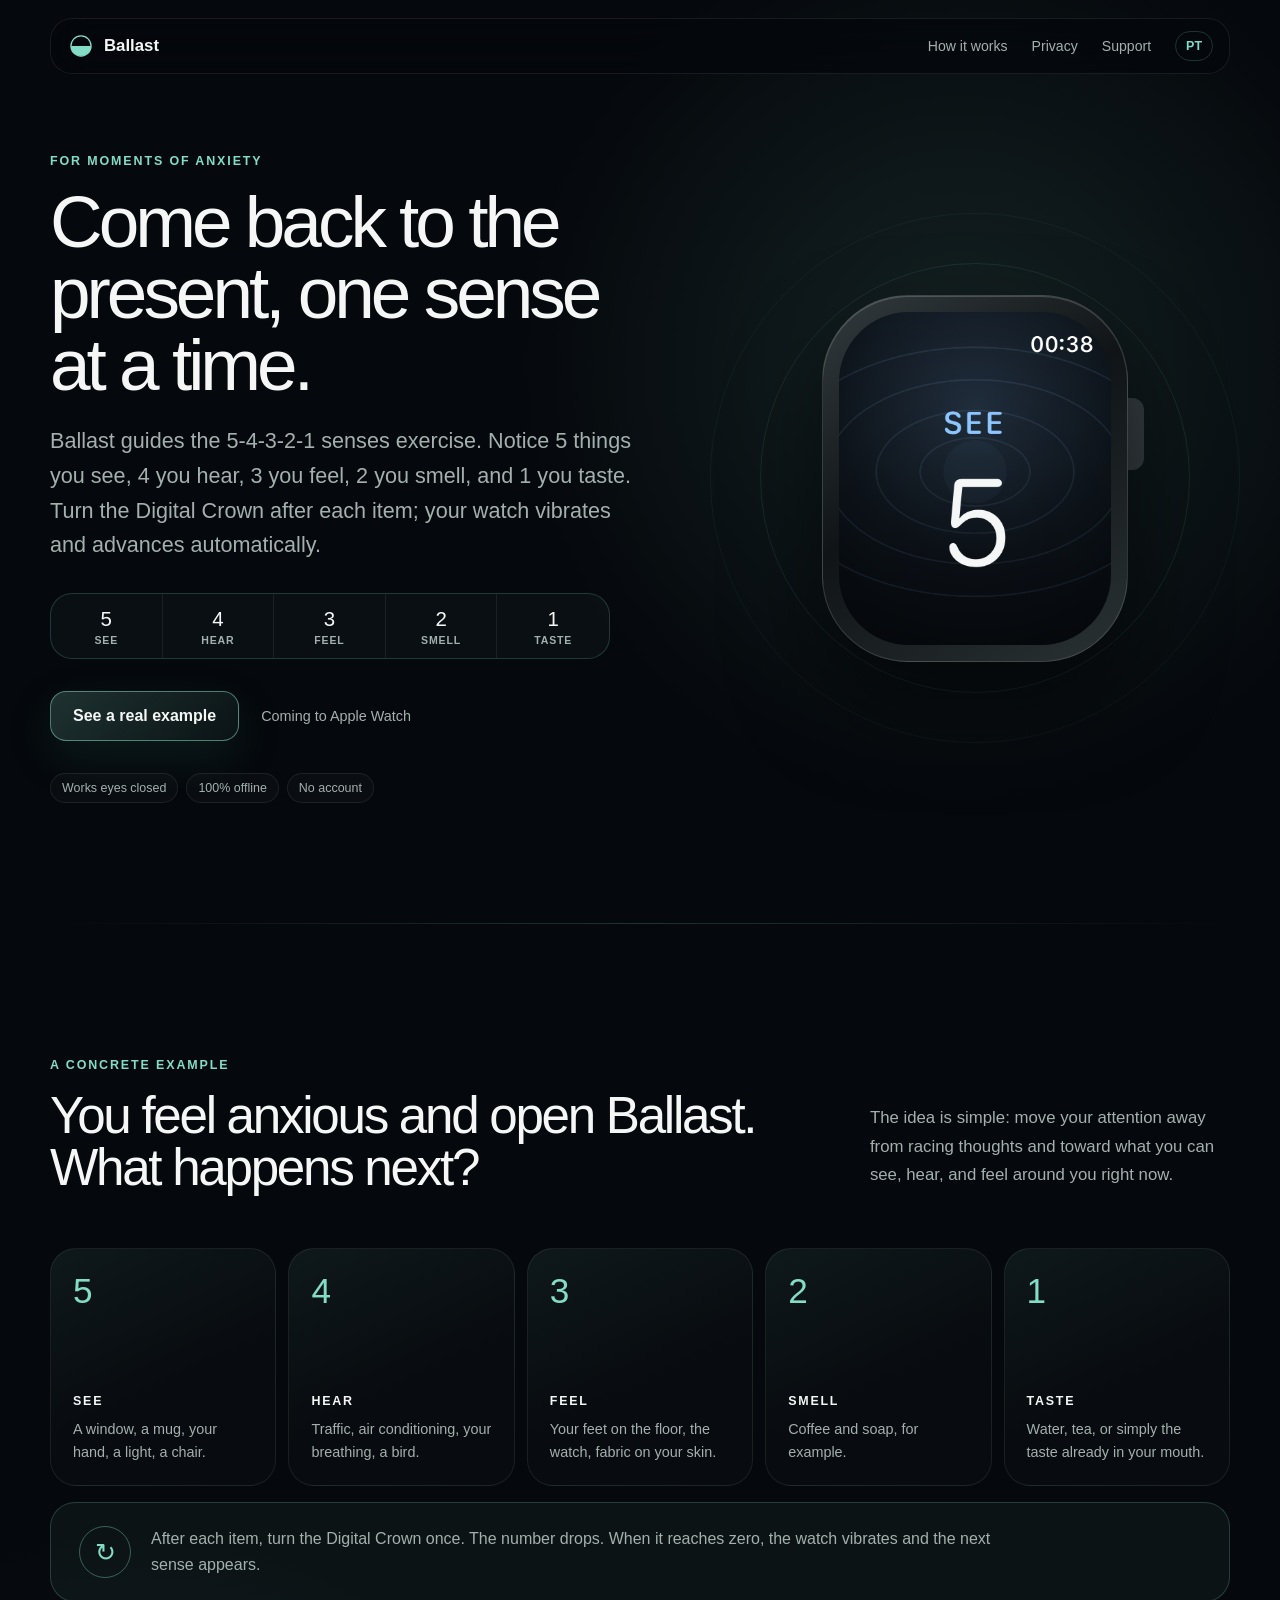
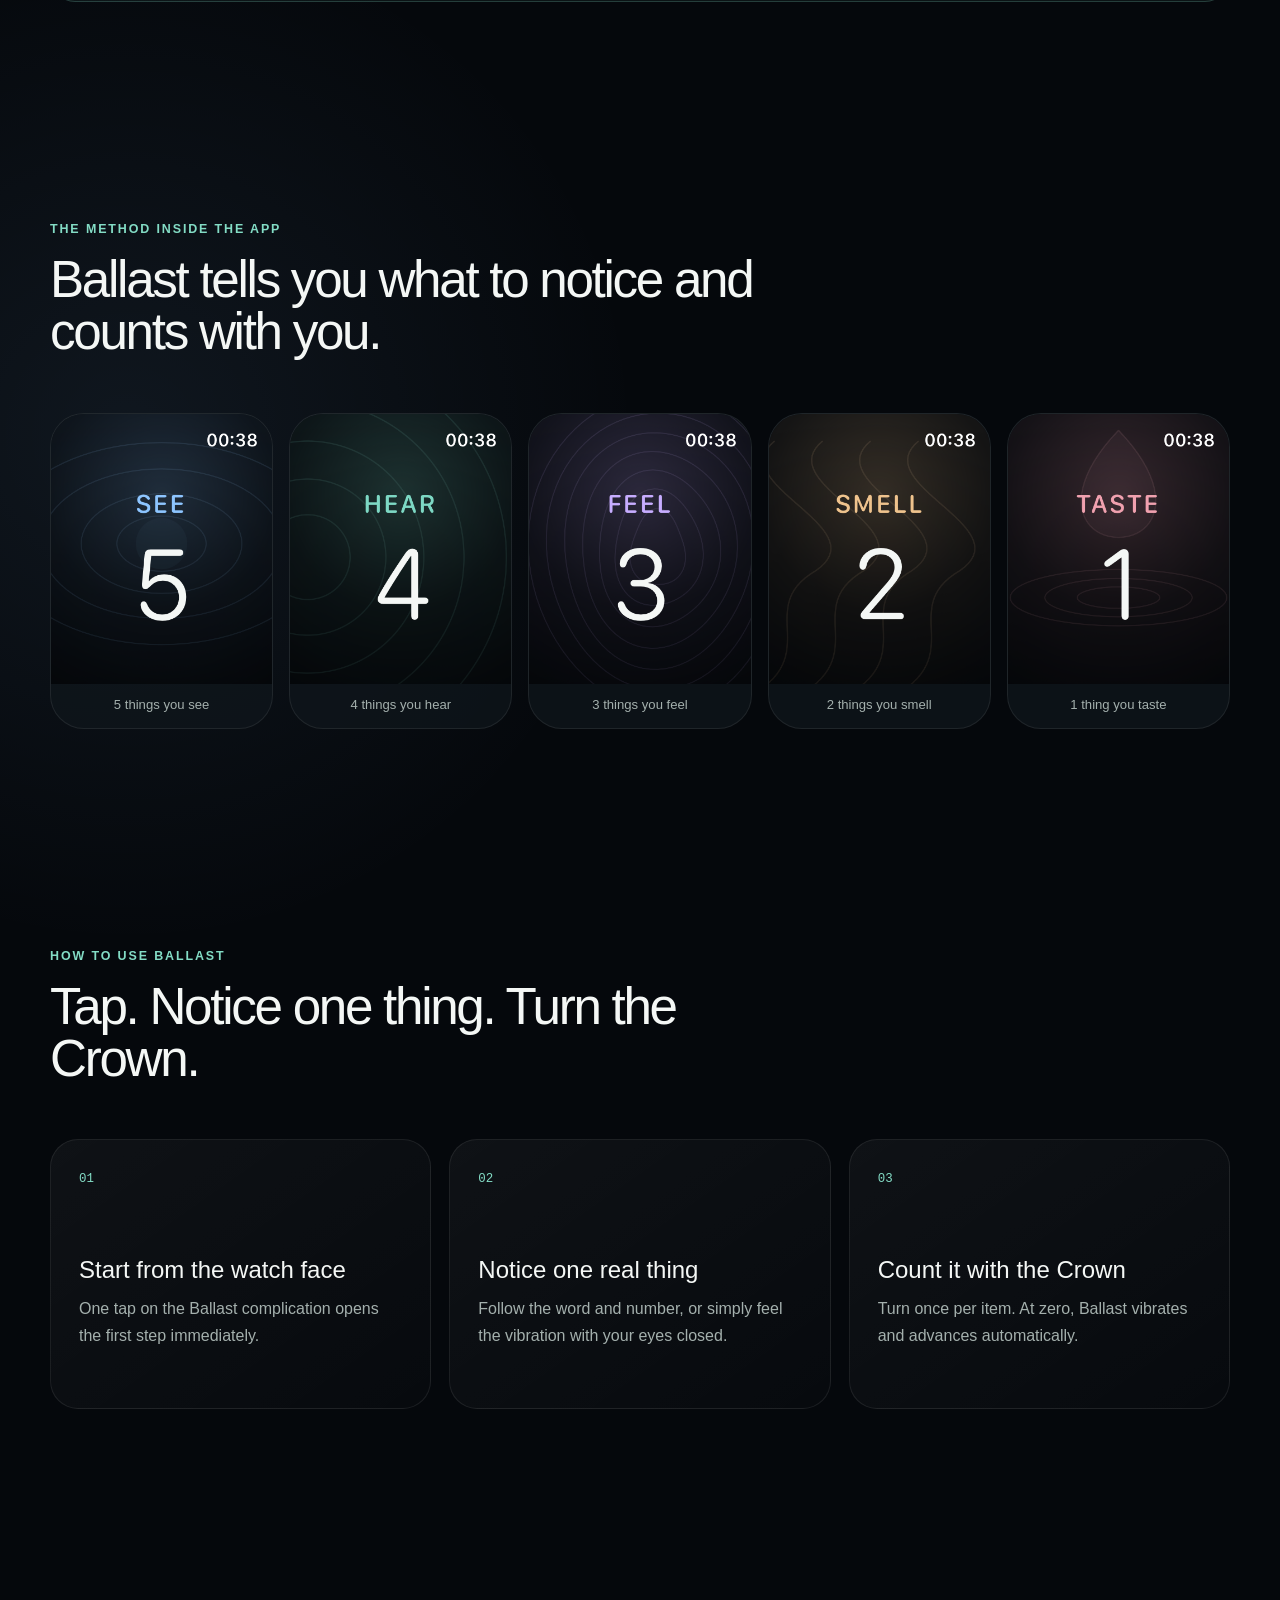
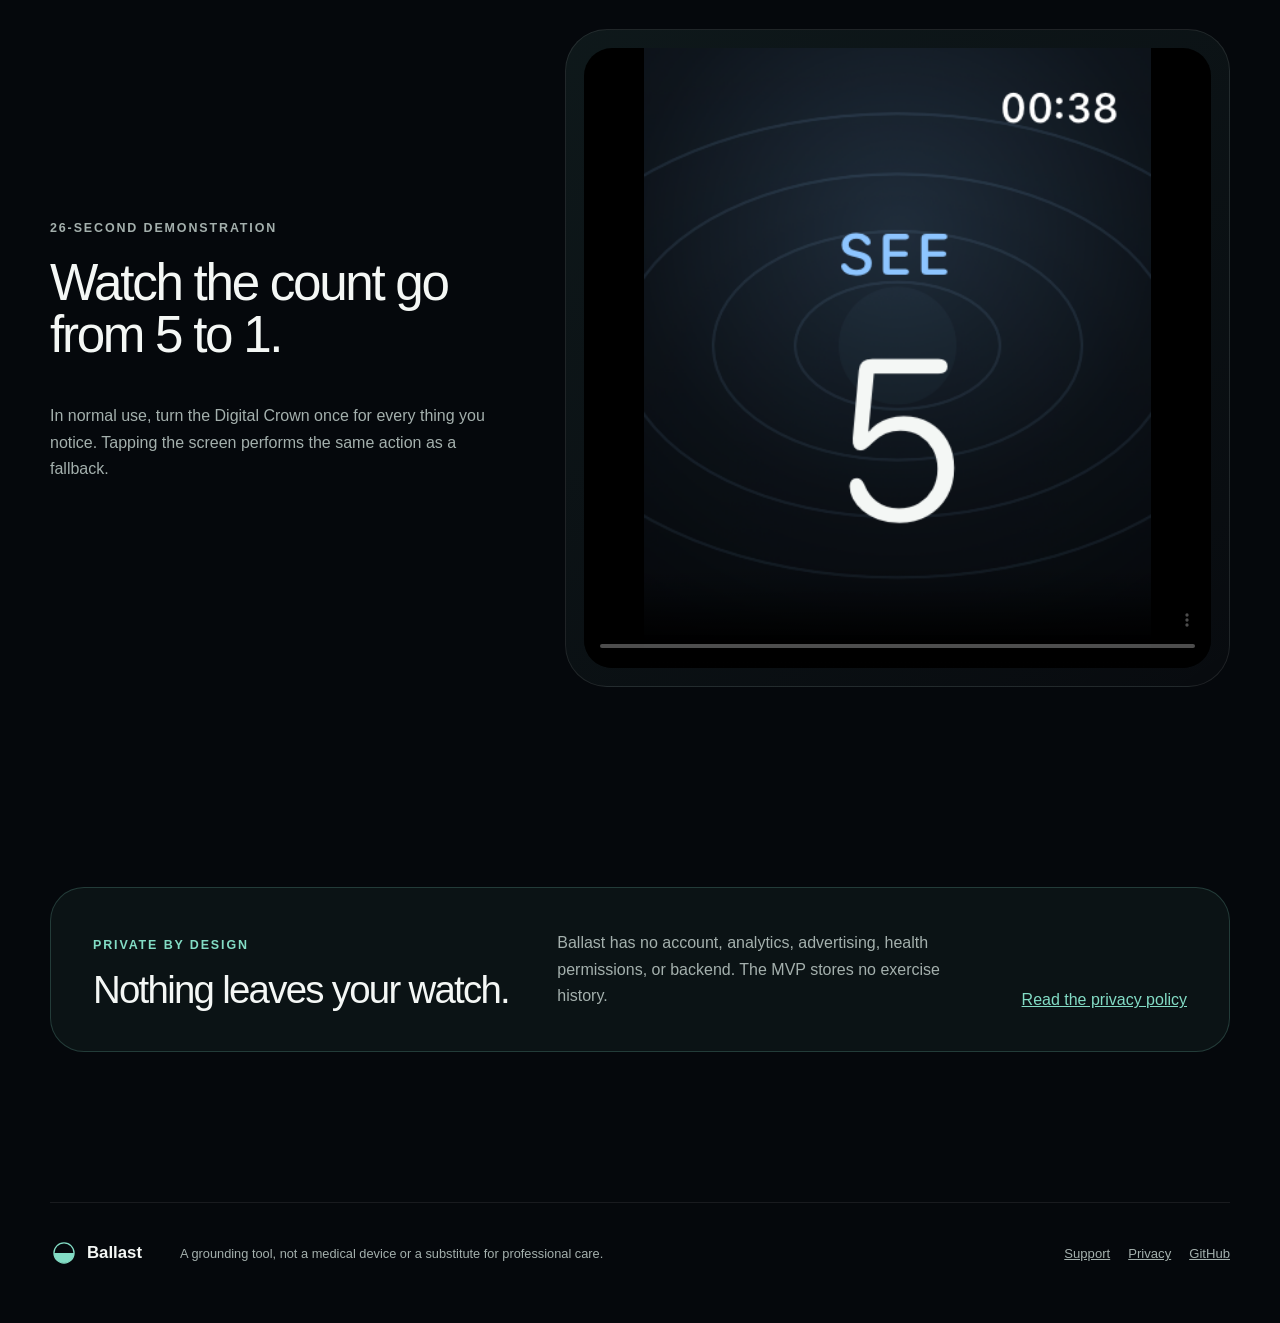
==== docs/index.html @ 01d23932 "Build Ballast watchOS MVP" ====
<!doctype html>
<html lang="en">
<head>
  <meta charset="utf-8">
  <meta name="viewport" content="width=device-width, initial-scale=1">
  <meta name="theme-color" content="#05080c">
  <meta name="description" content="Ballast is a private, haptic-first grounding exercise for Apple Watch.">
  <title>Ballast — Grounding on your wrist</title>
  <link rel="stylesheet" href="styles.css">
</head>
<body>
  <header class="site-header">
    <a class="brand" href="#top" aria-label="Ballast home">
      <svg class="brand-mark" viewBox="0 0 64 64" aria-hidden="true">
        <circle cx="32" cy="32" r="23" fill="none" stroke="currentColor" stroke-width="3"/>
        <path d="M9 32h46A23 23 0 0 1 9 32Z" fill="currentColor"/>
      </svg>
      <span>Ballast</span>
    </a>
    <nav aria-label="Main navigation">
      <a href="#how" data-en="How it works" data-pt="Como funciona">How it works</a>
      <a href="privacy/" data-en="Privacy" data-pt="Privacidade">Privacy</a>
      <a href="support/" data-en="Support" data-pt="Suporte">Support</a>
      <button class="language-button" type="button" aria-label="Mudar idioma" data-language-toggle>PT</button>
    </nav>
  </header>

  <main id="top">
    <section class="hero section-shell">
      <div class="hero-copy">
        <p class="eyebrow" data-en="For moments of anxiety" data-pt="Para quando a ansiedade apertar">For moments of anxiety</p>
        <h1 data-en="Come back to the present, one sense at a time." data-pt="Seu Apple Watch ajuda você a voltar ao presente.">Come back to the present, one sense at a time.</h1>
        <p class="hero-description" data-en="Ballast guides the 5-4-3-2-1 senses exercise. Notice 5 things you see, 4 you hear, 3 you feel, 2 you smell, and 1 you taste. Turn the Digital Crown after each item; your watch vibrates and advances automatically." data-pt="Ballast guia a técnica dos 5 sentidos 5-4-3-2-1: perceba 5 coisas que vê, 4 que ouve, 3 que sente, 2 cheiros e 1 sabor. A cada item, gire a Coroa. O relógio vibra e avança sozinho.">Ballast guides the 5-4-3-2-1 senses exercise. Notice 5 things you see, 4 you hear, 3 you feel, 2 you smell, and 1 you taste. Turn the Digital Crown after each item; your watch vibrates and advances automatically.</p>
        <div class="method-line" aria-label="5-4-3-2-1 sequence">
          <span><strong>5</strong><small data-en="see" data-pt="veja">see</small></span>
          <span><strong>4</strong><small data-en="hear" data-pt="ouça">hear</small></span>
          <span><strong>3</strong><small data-en="feel" data-pt="sinta">feel</small></span>
          <span><strong>2</strong><small data-en="smell" data-pt="cheire">smell</small></span>
          <span><strong>1</strong><small data-en="taste" data-pt="saboreie">taste</small></span>
        </div>
        <div class="hero-actions">
          <a class="primary-action" href="#example" data-en="See a real example" data-pt="Veja um exemplo real">See a real example</a>
          <span class="availability" data-en="Coming to Apple Watch" data-pt="Em breve no Apple Watch">Coming to Apple Watch</span>
        </div>
        <ul class="feature-pills" aria-label="Product highlights">
          <li data-en="Works eyes closed" data-pt="Funciona de olhos fechados">Works eyes closed</li>
          <li data-en="100% offline" data-pt="100% offline">100% offline</li>
          <li data-en="No account" data-pt="Sem conta">No account</li>
        </ul>
      </div>

      <div class="watch-stage" aria-label="Ballast running on Apple Watch">
        <div class="ambient-orbit orbit-one"></div>
        <div class="ambient-orbit orbit-two"></div>
        <div class="watch-case">
          <div class="watch-crown"></div>
          <img src="assets/screenshots/en-US/02-see.png" data-en-src="assets/screenshots/en-US/02-see.png" data-pt-src="assets/screenshots/pt-BR/02-see.png" alt="Ballast showing the first grounding step on Apple Watch">
        </div>
      </div>
    </section>

    <section class="example-section section-shell" id="example" aria-labelledby="example-title">
      <div class="example-intro">
        <p class="eyebrow" data-en="A concrete example" data-pt="Um exemplo concreto">A concrete example</p>
        <h2 id="example-title" data-en="You feel anxious and open Ballast. What happens next?" data-pt="A ansiedade apertou. Você abre o Ballast. E agora?">You feel anxious and open Ballast. What happens next?</h2>
        <p class="grounding-definition" data-en="The idea is simple: move your attention away from racing thoughts and toward what you can see, hear, and feel around you right now." data-pt="A ideia é simples: tirar o foco dos pensamentos acelerados e prestar atenção no que você vê, ouve e sente ao seu redor, agora.">The idea is simple: move your attention away from racing thoughts and toward what you can see, hear, and feel around you right now.</p>
      </div>

      <ol class="example-flow">
        <li>
          <span class="example-count">5</span>
          <div><strong data-en="SEE" data-pt="VEJA">SEE</strong><p data-en="A window, a mug, your hand, a light, a chair." data-pt="Uma janela, uma caneca, sua mão, uma luz, uma cadeira.">A window, a mug, your hand, a light, a chair.</p></div>
        </li>
        <li>
          <span class="example-count">4</span>
          <div><strong data-en="HEAR" data-pt="OUÇA">HEAR</strong><p data-en="Traffic, air conditioning, your breathing, a bird." data-pt="O trânsito, o ar-condicionado, sua respiração, um pássaro.">Traffic, air conditioning, your breathing, a bird.</p></div>
        </li>
        <li>
          <span class="example-count">3</span>
          <div><strong data-en="FEEL" data-pt="SINTA">FEEL</strong><p data-en="Your feet on the floor, the watch, fabric on your skin." data-pt="Seus pés no chão, o relógio no pulso, o tecido na pele.">Your feet on the floor, the watch, fabric on your skin.</p></div>
        </li>
        <li>
          <span class="example-count">2</span>
          <div><strong data-en="SMELL" data-pt="CHEIRE">SMELL</strong><p data-en="Coffee and soap, for example." data-pt="Café e sabonete, por exemplo.">Coffee and soap, for example.</p></div>
        </li>
        <li>
          <span class="example-count">1</span>
          <div><strong data-en="TASTE" data-pt="SABOREIE">TASTE</strong><p data-en="Water, tea, or simply the taste already in your mouth." data-pt="Água, chá ou simplesmente o sabor que já está na sua boca.">Water, tea, or simply the taste already in your mouth.</p></div>
        </li>
      </ol>

      <div class="crown-explanation">
        <div class="crown-icon" aria-hidden="true">↻</div>
        <p data-en="After each item, turn the Digital Crown once. The number drops. When it reaches zero, the watch vibrates and the next sense appears." data-pt="Depois de cada item, gire a Coroa Digital uma vez. O número diminui. Ao chegar a zero, o relógio vibra e o próximo sentido aparece.">After each item, turn the Digital Crown once. The number drops. When it reaches zero, the watch vibrates and the next sense appears.</p>
      </div>
    </section>

    <section class="sensory-section section-shell" aria-labelledby="senses-title">
      <div class="section-heading">
        <p class="eyebrow" data-en="The method inside the app" data-pt="O método dentro do app">The method inside the app</p>
        <h2 id="senses-title" data-en="Ballast tells you what to notice and counts with you." data-pt="Ballast diz o que perceber e faz a contagem com você.">Ballast tells you what to notice and counts with you.</h2>
      </div>
      <div class="sensory-strip">
        <figure><img src="assets/screenshots/en-US/02-see.png" data-en-src="assets/screenshots/en-US/02-see.png" data-pt-src="assets/screenshots/pt-BR/02-see.png" alt="First grounding step"><figcaption data-en="5 things you see" data-pt="5 coisas que você vê">5 things you see</figcaption></figure>
        <figure><img src="assets/screenshots/en-US/03-hear.png" data-en-src="assets/screenshots/en-US/03-hear.png" data-pt-src="assets/screenshots/pt-BR/03-hear.png" alt="Second grounding step"><figcaption data-en="4 things you hear" data-pt="4 coisas que você ouve">4 things you hear</figcaption></figure>
        <figure><img src="assets/screenshots/en-US/04-feel.png" data-en-src="assets/screenshots/en-US/04-feel.png" data-pt-src="assets/screenshots/pt-BR/04-feel.png" alt="Third grounding step"><figcaption data-en="3 things you feel" data-pt="3 coisas que você sente">3 things you feel</figcaption></figure>
        <figure><img src="assets/screenshots/en-US/05-smell.png" data-en-src="assets/screenshots/en-US/05-smell.png" data-pt-src="assets/screenshots/pt-BR/05-smell.png" alt="Fourth grounding step"><figcaption data-en="2 things you smell" data-pt="2 coisas que você cheira">2 things you smell</figcaption></figure>
        <figure><img src="assets/screenshots/en-US/06-taste.png" data-en-src="assets/screenshots/en-US/06-taste.png" data-pt-src="assets/screenshots/pt-BR/06-taste.png" alt="Fifth grounding step"><figcaption data-en="1 thing you taste" data-pt="1 coisa que você saboreia">1 thing you taste</figcaption></figure>
      </div>
    </section>

    <section class="how-section section-shell" id="how" aria-labelledby="how-title">
      <div class="section-heading">
        <p class="eyebrow" data-en="How to use Ballast" data-pt="Como usar o Ballast">How to use Ballast</p>
        <h2 id="how-title" data-en="Tap. Notice one thing. Turn the Crown." data-pt="Toque. Perceba uma coisa. Gire a Coroa.">Tap. Notice one thing. Turn the Crown.</h2>
      </div>
      <div class="steps-grid">
        <article>
          <span class="step-number">01</span>
          <h3 data-en="Start from the watch face" data-pt="Comece pelo mostrador">Start from the watch face</h3>
          <p data-en="One tap on the Ballast complication opens the first step immediately." data-pt="Um toque no ícone do Ballast no mostrador abre a primeira etapa imediatamente.">One tap on the Ballast complication opens the first step immediately.</p>
        </article>
        <article>
          <span class="step-number">02</span>
          <h3 data-en="Notice one real thing" data-pt="Perceba uma coisa real">Notice one real thing</h3>
          <p data-en="Follow the word and number, or simply feel the vibration with your eyes closed." data-pt="Siga a palavra e o número ou apenas sinta a vibração, mesmo de olhos fechados.">Follow the word and number, or simply feel the vibration with your eyes closed.</p>
        </article>
        <article>
          <span class="step-number">03</span>
          <h3 data-en="Count it with the Crown" data-pt="Conte com a Coroa">Count it with the Crown</h3>
          <p data-en="Turn once per item. At zero, Ballast vibrates and advances automatically." data-pt="Gire uma vez por item. Ao zerar, Ballast vibra e avança automaticamente.">Turn once per item. At zero, Ballast vibrates and advances automatically.</p>
        </article>
      </div>
    </section>

    <section class="demo-section section-shell" id="demo" aria-labelledby="demo-title">
      <div class="demo-copy">
        <p class="eyebrow" data-en="26-second demonstration" data-pt="Demonstração de 26 segundos">26-second demonstration</p>
        <h2 id="demo-title" data-en="Watch the count go from 5 to 1." data-pt="Veja a contagem ir de 5 até 1.">Watch the count go from 5 to 1.</h2>
        <p data-en="In normal use, turn the Digital Crown once for every thing you notice. Tapping the screen performs the same action as a fallback." data-pt="No uso normal, gire a Coroa Digital uma vez para cada coisa percebida. Tocar na tela faz a mesma coisa como alternativa.">In normal use, turn the Digital Crown once for every thing you notice. Tapping the screen performs the same action as a fallback.</p>
      </div>
      <div class="video-shell">
        <video controls muted playsinline preload="metadata" poster="assets/screenshots/en-US/02-see.png" data-en-poster="assets/screenshots/en-US/02-see.png" data-pt-poster="assets/screenshots/pt-BR/02-see.png">
          <source src="assets/ballast-demo.mp4" type="video/mp4">
          <span data-en="Your browser does not support embedded video." data-pt="Seu navegador não suporta vídeo incorporado.">Your browser does not support embedded video.</span>
        </video>
      </div>
    </section>

    <section class="privacy-callout section-shell">
      <div>
        <p class="eyebrow" data-en="Private by design" data-pt="Privado por princípio">Private by design</p>
        <h2 data-en="Nothing leaves your watch." data-pt="Nada sai do seu relógio.">Nothing leaves your watch.</h2>
      </div>
      <p data-en="Ballast has no account, analytics, advertising, health permissions, or backend. The MVP stores no exercise history." data-pt="Ballast não tem conta, analytics, anúncios, permissões de saúde ou backend. O MVP não armazena histórico de exercícios.">Ballast has no account, analytics, advertising, health permissions, or backend. The MVP stores no exercise history.</p>
      <a href="privacy/" data-en="Read the privacy policy" data-pt="Leia a política de privacidade">Read the privacy policy</a>
    </section>
  </main>

  <footer class="site-footer section-shell">
    <div class="brand footer-brand">
      <svg class="brand-mark" viewBox="0 0 64 64" aria-hidden="true">
        <circle cx="32" cy="32" r="23" fill="none" stroke="currentColor" stroke-width="3"/>
        <path d="M9 32h46A23 23 0 0 1 9 32Z" fill="currentColor"/>
      </svg>
      <span>Ballast</span>
    </div>
    <p data-en="A grounding tool, not a medical device or a substitute for professional care." data-pt="Uma ferramenta para ajudar você a voltar ao presente. Não substitui cuidado profissional.">A grounding tool, not a medical device or a substitute for professional care.</p>
    <div class="footer-links">
      <a href="support/" data-en="Support" data-pt="Suporte">Support</a>
      <a href="privacy/" data-en="Privacy" data-pt="Privacidade">Privacy</a>
      <a href="https://github.com/addodelgrossi/ballast">GitHub</a>
    </div>
  </footer>

  <script src="site.js?v=2"></script>
</body>
</html>
---- docs/styles.css ----
:root {
  color-scheme: dark;
  --background: #05080c;
  --surface: rgba(16, 23, 29, 0.72);
  --surface-strong: #10171d;
  --text: #f4f7f5;
  --muted: #a4b0ad;
  --accent: #83dcc5;
  --line: rgba(131, 220, 197, 0.2);
  --max-width: 1180px;
}

* { box-sizing: border-box; }

html { scroll-behavior: smooth; }

body {
  margin: 0;
  color: var(--text);
  background:
    radial-gradient(circle at 75% 8%, rgba(131, 220, 197, 0.12), transparent 28rem),
    radial-gradient(circle at 10% 45%, rgba(141, 197, 255, 0.08), transparent 32rem),
    var(--background);
  font-family: -apple-system, BlinkMacSystemFont, "SF Pro Display", "Segoe UI", sans-serif;
  -webkit-font-smoothing: antialiased;
}

a { color: inherit; }

img { display: block; max-width: 100%; }

.section-shell {
  width: min(calc(100% - 40px), var(--max-width));
  margin-inline: auto;
}

.site-header {
  position: sticky;
  z-index: 10;
  top: 0;
  display: flex;
  align-items: center;
  justify-content: space-between;
  width: min(calc(100% - 40px), var(--max-width));
  margin: 18px auto 0;
  padding: 12px 16px;
  border: 1px solid rgba(255,255,255,0.08);
  border-radius: 22px;
  background: rgba(5, 8, 12, 0.72);
  backdrop-filter: blur(22px) saturate(130%);
}

.brand {
  display: inline-flex;
  align-items: center;
  gap: 9px;
  color: var(--text);
  font-size: 1.05rem;
  font-weight: 650;
  text-decoration: none;
}

.brand-mark { width: 28px; color: var(--accent); }

nav { display: flex; align-items: center; gap: 24px; }

nav a {
  color: var(--muted);
  font-size: 0.88rem;
  text-decoration: none;
}

nav a:hover { color: var(--text); }

.language-button {
  border: 1px solid var(--line);
  border-radius: 999px;
  padding: 7px 10px;
  color: var(--accent);
  background: transparent;
  cursor: pointer;
  font: inherit;
  font-size: 0.78rem;
  font-weight: 700;
}

.hero {
  min-height: 820px;
  display: grid;
  grid-template-columns: 1.08fr 0.92fr;
  align-items: center;
  gap: 72px;
  padding-block: 80px 120px;
}

.eyebrow {
  margin: 0 0 18px;
  color: var(--accent);
  font-size: 0.78rem;
  font-weight: 700;
  letter-spacing: 0.15em;
  text-transform: uppercase;
}

h1, h2, h3, p { margin-top: 0; }

h1 {
  max-width: 690px;
  margin-bottom: 24px;
  font-size: clamp(3rem, 5.7vw, 5.5rem);
  font-weight: 430;
  letter-spacing: -0.055em;
  line-height: 0.98;
}

h2 {
  max-width: 760px;
  font-size: clamp(2.3rem, 4vw, 4.25rem);
  font-weight: 440;
  letter-spacing: -0.045em;
  line-height: 1.02;
}

.hero-description {
  max-width: 620px;
  color: var(--muted);
  font-size: clamp(1.08rem, 2vw, 1.35rem);
  line-height: 1.6;
}

.method-line {
  display: grid;
  grid-template-columns: repeat(5, minmax(0, 1fr));
  width: min(100%, 560px);
  margin-top: 30px;
  overflow: hidden;
  border: 1px solid rgba(131, 220, 197, 0.2);
  border-radius: 22px;
  background: rgba(16, 23, 29, 0.54);
}

.method-line span {
  display: flex;
  min-width: 0;
  flex-direction: column;
  align-items: center;
  gap: 3px;
  padding: 13px 6px 12px;
  border-right: 1px solid rgba(255,255,255,0.07);
}

.method-line span:last-child { border-right: 0; }

.method-line strong {
  color: var(--text);
  font-size: 1.28rem;
  font-weight: 520;
}

.method-line small {
  overflow: hidden;
  max-width: 100%;
  color: var(--muted);
  font-size: 0.66rem;
  font-weight: 650;
  letter-spacing: 0.08em;
  text-overflow: ellipsis;
  text-transform: uppercase;
  white-space: nowrap;
}

.hero-actions { display: flex; align-items: center; gap: 22px; margin-top: 32px; }

.primary-action {
  display: inline-flex;
  min-height: 50px;
  align-items: center;
  padding: 0 22px;
  border: 1px solid rgba(131, 220, 197, 0.52);
  border-radius: 16px;
  background: linear-gradient(135deg, rgba(131,220,197,0.2), rgba(131,220,197,0.05));
  box-shadow: 0 16px 48px rgba(57, 150, 127, 0.14);
  font-weight: 650;
  text-decoration: none;
}

.availability { color: var(--muted); font-size: 0.9rem; }

.feature-pills { display: flex; flex-wrap: wrap; gap: 8px; padding: 0; margin: 32px 0 0; list-style: none; }

.feature-pills li {
  padding: 7px 11px;
  border: 1px solid rgba(255,255,255,0.08);
  border-radius: 999px;
  color: var(--muted);
  background: rgba(255,255,255,0.025);
  font-size: 0.78rem;
}

.watch-stage {
  position: relative;
  display: grid;
  min-height: 530px;
  place-items: center;
}

.ambient-orbit {
  position: absolute;
  border: 1px solid rgba(131,220,197,0.1);
  border-radius: 50%;
}

.orbit-one { width: 430px; height: 430px; }
.orbit-two { width: 530px; height: 530px; opacity: 0.5; }

.watch-case {
  position: relative;
  width: 306px;
  padding: 16px;
  border: 1px solid rgba(255,255,255,0.14);
  border-radius: 86px;
  background: linear-gradient(145deg, #333b3e, #101416 45%, #2a3234);
  box-shadow: 0 45px 90px rgba(0,0,0,0.52), inset 0 1px rgba(255,255,255,0.18);
}

.watch-case img { width: 100%; border-radius: 70px; }

.watch-crown {
  position: absolute;
  z-index: -1;
  right: -17px;
  top: 102px;
  width: 18px;
  height: 72px;
  border-radius: 0 12px 12px 0;
  background: #323a3d;
  box-shadow: inset 1px 0 rgba(255,255,255,0.12);
}

.example-section, .sensory-section, .how-section, .demo-section { padding-block: 110px; }

.example-section {
  position: relative;
  padding-top: 135px;
}

.example-section::before {
  position: absolute;
  top: 0;
  right: 0;
  left: 0;
  height: 1px;
  background: linear-gradient(90deg, transparent, var(--line), transparent);
  content: "";
}

.example-intro {
  display: grid;
  grid-template-columns: minmax(0, 1.35fr) minmax(280px, 0.65fr);
  column-gap: 72px;
  align-items: end;
}

.example-intro .eyebrow { grid-column: 1 / -1; }
.example-intro h2 { margin-bottom: 0; }

.grounding-definition {
  margin-bottom: 5px;
  color: var(--muted);
  font-size: 1.05rem;
  line-height: 1.68;
}

.example-flow {
  display: grid;
  grid-template-columns: repeat(5, minmax(0, 1fr));
  gap: 12px;
  padding: 0;
  margin: 54px 0 16px;
  list-style: none;
}

.example-flow li {
  display: flex;
  min-height: 238px;
  flex-direction: column;
  justify-content: space-between;
  padding: 22px;
  border: 1px solid rgba(255,255,255,0.08);
  border-radius: 26px;
  background: linear-gradient(155deg, rgba(131,220,197,0.08), rgba(255,255,255,0.014) 58%);
}

.example-count {
  color: var(--accent);
  font-size: 2.2rem;
  font-weight: 420;
  letter-spacing: -0.04em;
}

.example-flow strong {
  display: block;
  margin-bottom: 10px;
  font-size: 0.78rem;
  font-weight: 750;
  letter-spacing: 0.14em;
}

.example-flow p {
  margin: 0;
  color: var(--muted);
  font-size: 0.9rem;
  line-height: 1.55;
}

.crown-explanation {
  display: flex;
  align-items: center;
  gap: 20px;
  padding: 23px 28px;
  border: 1px solid rgba(131,220,197,0.22);
  border-radius: 25px;
  background: rgba(131,220,197,0.05);
}

.crown-icon {
  display: grid;
  width: 52px;
  height: 52px;
  flex: 0 0 52px;
  place-items: center;
  border: 1px solid rgba(131,220,197,0.38);
  border-radius: 50%;
  color: var(--accent);
  font-size: 1.55rem;
}

.crown-explanation p {
  max-width: 850px;
  margin: 0;
  color: var(--muted);
  font-size: 1rem;
  line-height: 1.6;
}

.section-heading { margin-bottom: 54px; }

.sensory-strip {
  display: grid;
  grid-template-columns: repeat(5, 1fr);
  gap: 16px;
}

.sensory-strip figure {
  margin: 0;
  overflow: hidden;
  border: 1px solid rgba(255,255,255,0.08);
  border-radius: 34px;
  background: var(--surface);
}

.sensory-strip img { width: 100%; }

.sensory-strip figcaption {
  padding: 13px 16px 16px;
  color: var(--muted);
  font-size: 0.82rem;
  text-align: center;
}

.steps-grid {
  display: grid;
  grid-template-columns: repeat(3, 1fr);
  gap: 18px;
}

.steps-grid article {
  min-height: 270px;
  padding: 28px;
  border: 1px solid rgba(255,255,255,0.08);
  border-radius: 28px;
  background: linear-gradient(145deg, rgba(255,255,255,0.045), rgba(255,255,255,0.012));
}

.step-number { color: var(--accent); font-family: ui-monospace, monospace; font-size: 0.78rem; }
.steps-grid h3 { margin: 70px 0 12px; font-size: 1.5rem; font-weight: 520; }
.steps-grid p, .demo-copy > p, .privacy-callout > p { color: var(--muted); line-height: 1.65; }

.demo-section {
  display: grid;
  grid-template-columns: 0.8fr 1.2fr;
  align-items: center;
  gap: 72px;
}

.video-shell {
  padding: 18px;
  border: 1px solid rgba(255,255,255,0.09);
  border-radius: 42px;
  background: linear-gradient(145deg, rgba(131,220,197,0.08), rgba(255,255,255,0.015));
}

.video-shell video {
  display: block;
  width: 100%;
  max-height: 620px;
  border-radius: 28px;
  background: #000;
}

.privacy-callout {
  display: grid;
  grid-template-columns: 1fr 1fr auto;
  align-items: end;
  gap: 42px;
  margin-block: 90px 150px;
  padding: 42px;
  border: 1px solid var(--line);
  border-radius: 34px;
  background: rgba(131,220,197,0.05);
}

.privacy-callout h2 { margin-bottom: 0; font-size: clamp(2rem, 3vw, 3rem); }
.privacy-callout > p { margin-bottom: 0; }
.privacy-callout > a { color: var(--accent); white-space: nowrap; }

.site-footer {
  display: grid;
  grid-template-columns: auto 1fr auto;
  align-items: center;
  gap: 38px;
  padding-block: 36px 56px;
  border-top: 1px solid rgba(255,255,255,0.08);
}

.site-footer p { max-width: 620px; margin: 0; color: var(--muted); font-size: 0.8rem; line-height: 1.5; }
.footer-links { display: flex; gap: 18px; }
.footer-links a { color: var(--muted); font-size: 0.82rem; }

.legal-page { min-height: 100vh; }
.legal-content { width: min(calc(100% - 40px), 760px); margin: 0 auto; padding: 110px 0 150px; }
.legal-content h1 { font-size: clamp(3rem, 7vw, 5rem); }
.legal-content h2 { margin-top: 52px; font-size: 1.55rem; letter-spacing: -0.02em; }
.legal-content p, .legal-content li { color: var(--muted); line-height: 1.75; }
.legal-content a { color: var(--accent); }
.back-link { display: inline-block; margin-bottom: 60px; color: var(--muted); text-decoration: none; }
.support-card { margin-top: 36px; padding: 28px; border: 1px solid var(--line); border-radius: 24px; background: var(--surface); }
.support-card h2 { margin-top: 0; }

@media (max-width: 900px) {
  nav a { display: none; }
  .hero { grid-template-columns: 1fr; padding-top: 80px; text-align: center; }
  .hero-description { margin-inline: auto; }
  .method-line { margin-inline: auto; }
  .hero-actions, .feature-pills { justify-content: center; }
  .watch-stage { min-height: 480px; }
  .example-intro { grid-template-columns: 1fr; }
  .example-intro h2 { margin-bottom: 24px; }
  .grounding-definition { max-width: 720px; }
  .example-flow { grid-template-columns: repeat(2, minmax(0, 1fr)); }
  .example-flow li:last-child { grid-column: 1 / -1; min-height: 190px; }
  .sensory-strip { grid-template-columns: repeat(5, 180px); overflow-x: auto; padding-bottom: 14px; }
  .steps-grid { grid-template-columns: 1fr; }
  .steps-grid article { min-height: auto; }
  .steps-grid h3 { margin-top: 42px; }
  .demo-section { grid-template-columns: 1fr; }
  .privacy-callout { grid-template-columns: 1fr; align-items: start; }
  .site-footer { grid-template-columns: 1fr; }
}

@media (max-width: 520px) {
  .section-shell, .site-header { width: min(calc(100% - 24px), var(--max-width)); }
  .site-header { margin-top: 10px; }
  h1 { font-size: 2.9rem; }
  .hero { gap: 20px; padding-block: 70px 90px; }
  .method-line { border-radius: 18px; }
  .method-line span { padding-inline: 3px; }
  .method-line small { font-size: 0.58rem; letter-spacing: 0.04em; }
  .hero-actions { flex-direction: column; }
  .watch-stage { min-height: 410px; }
  .watch-case { width: 250px; padding: 13px; border-radius: 70px; }
  .watch-case img { border-radius: 58px; }
  .orbit-one { width: 330px; height: 330px; }
  .orbit-two { display: none; }
  .example-section, .sensory-section, .how-section, .demo-section { padding-block: 80px; }
  .example-flow { grid-template-columns: 1fr; }
  .example-flow li, .example-flow li:last-child { min-height: 190px; grid-column: auto; }
  .crown-explanation { align-items: flex-start; padding: 22px; }
  .privacy-callout { margin-block: 70px 100px; padding: 28px; }
}

@media (prefers-reduced-motion: reduce) {
  html { scroll-behavior: auto; }
}
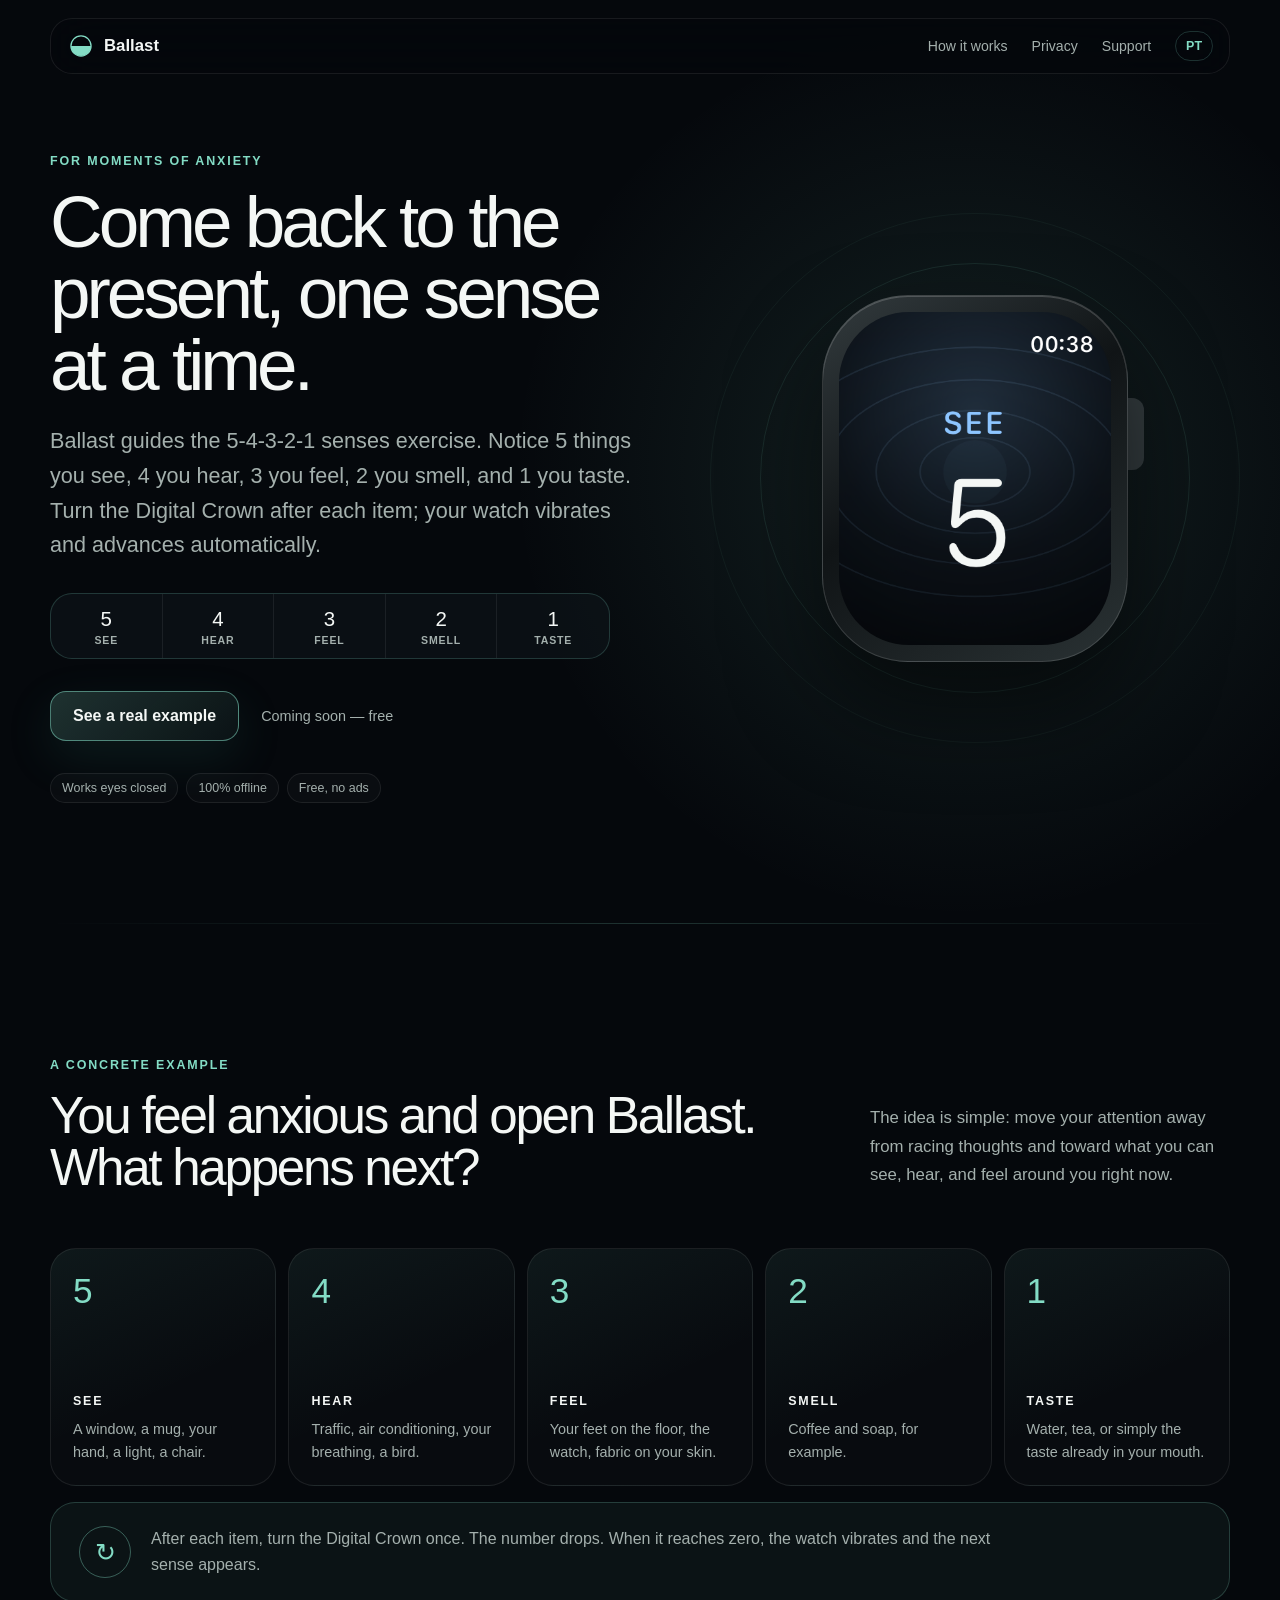
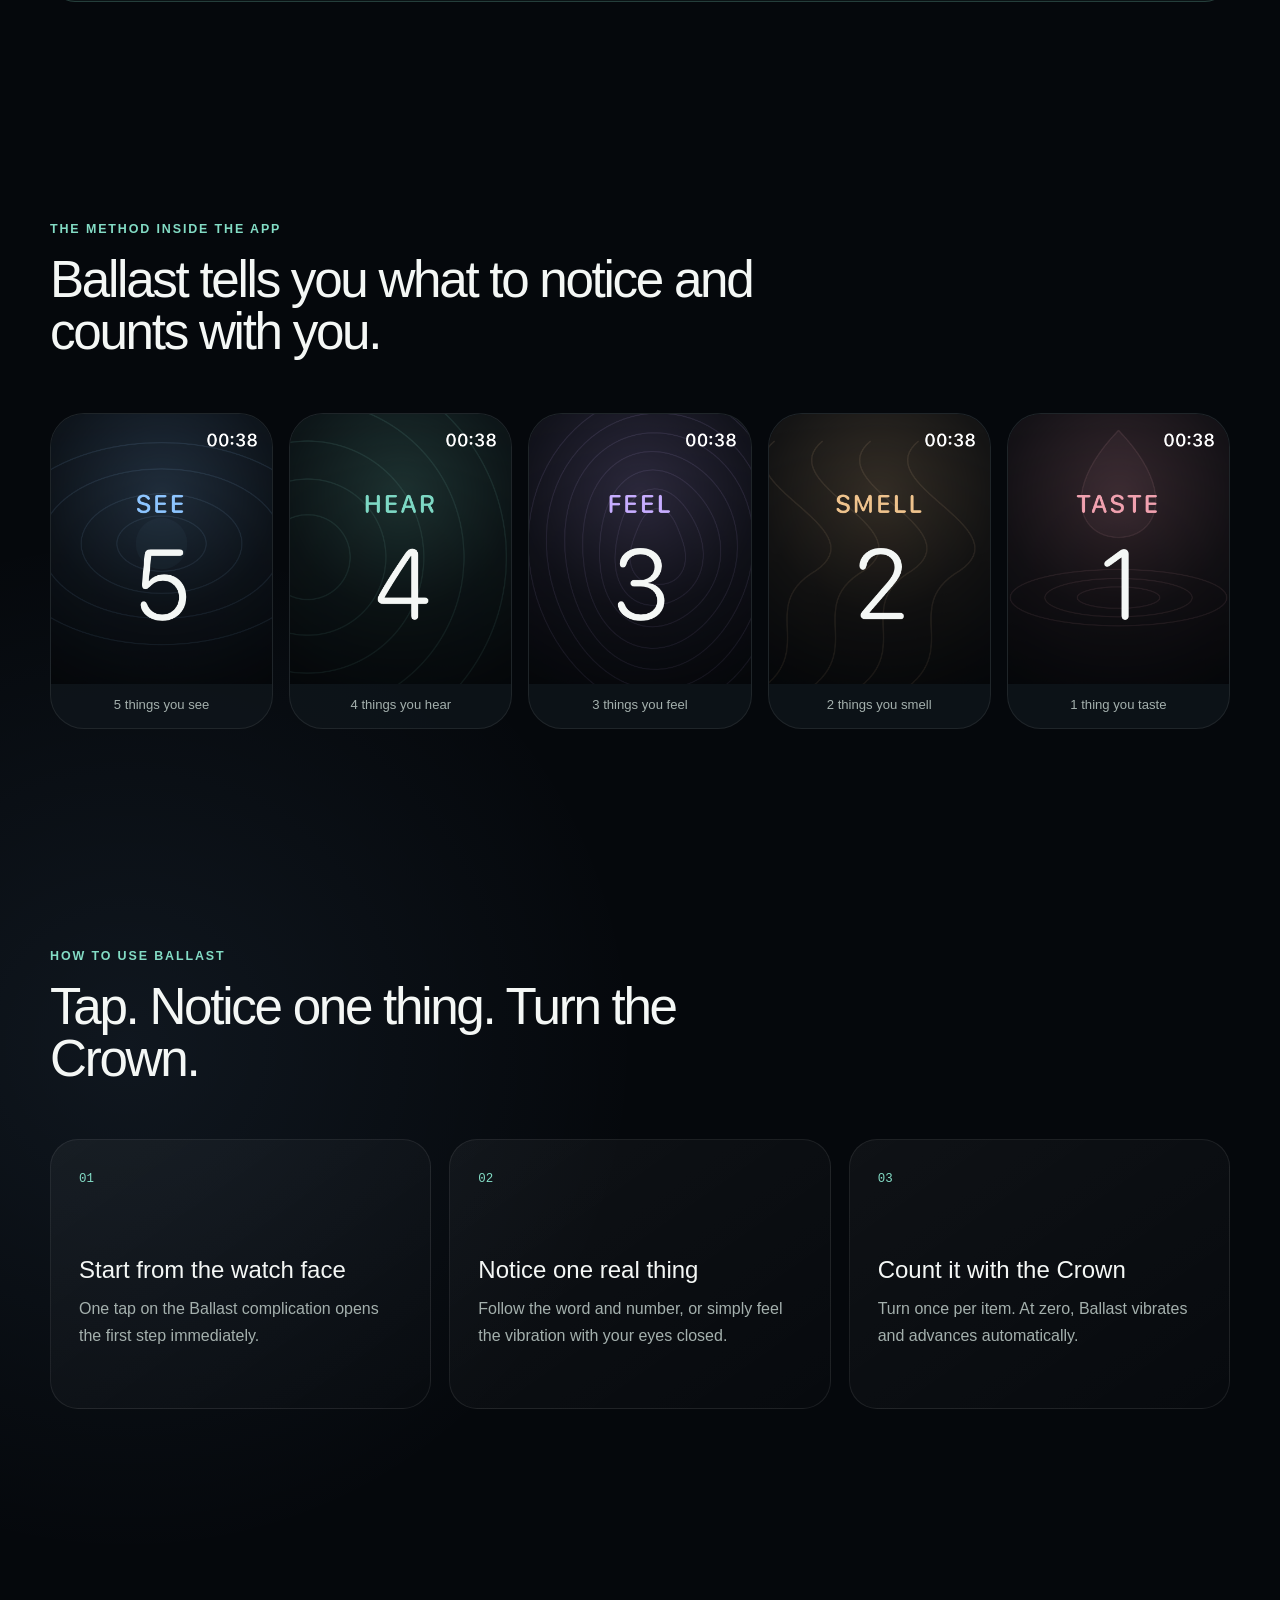
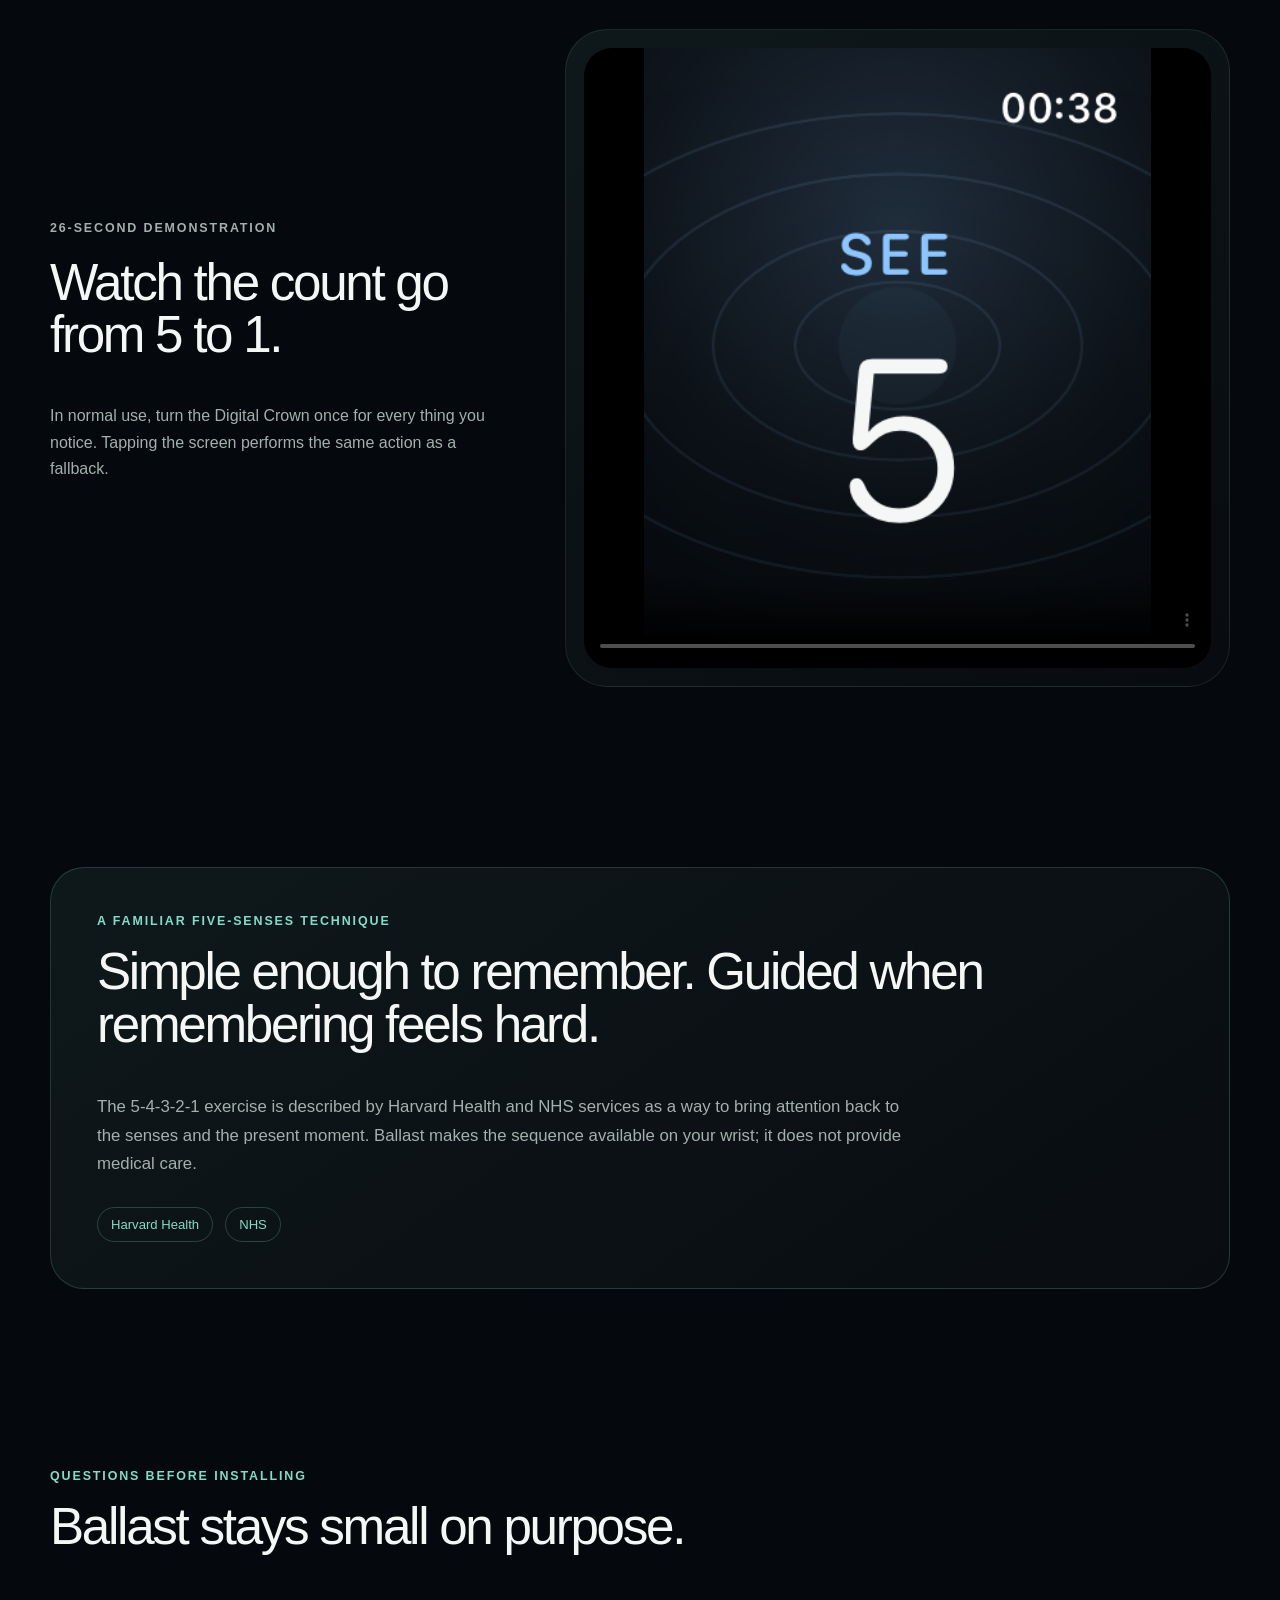
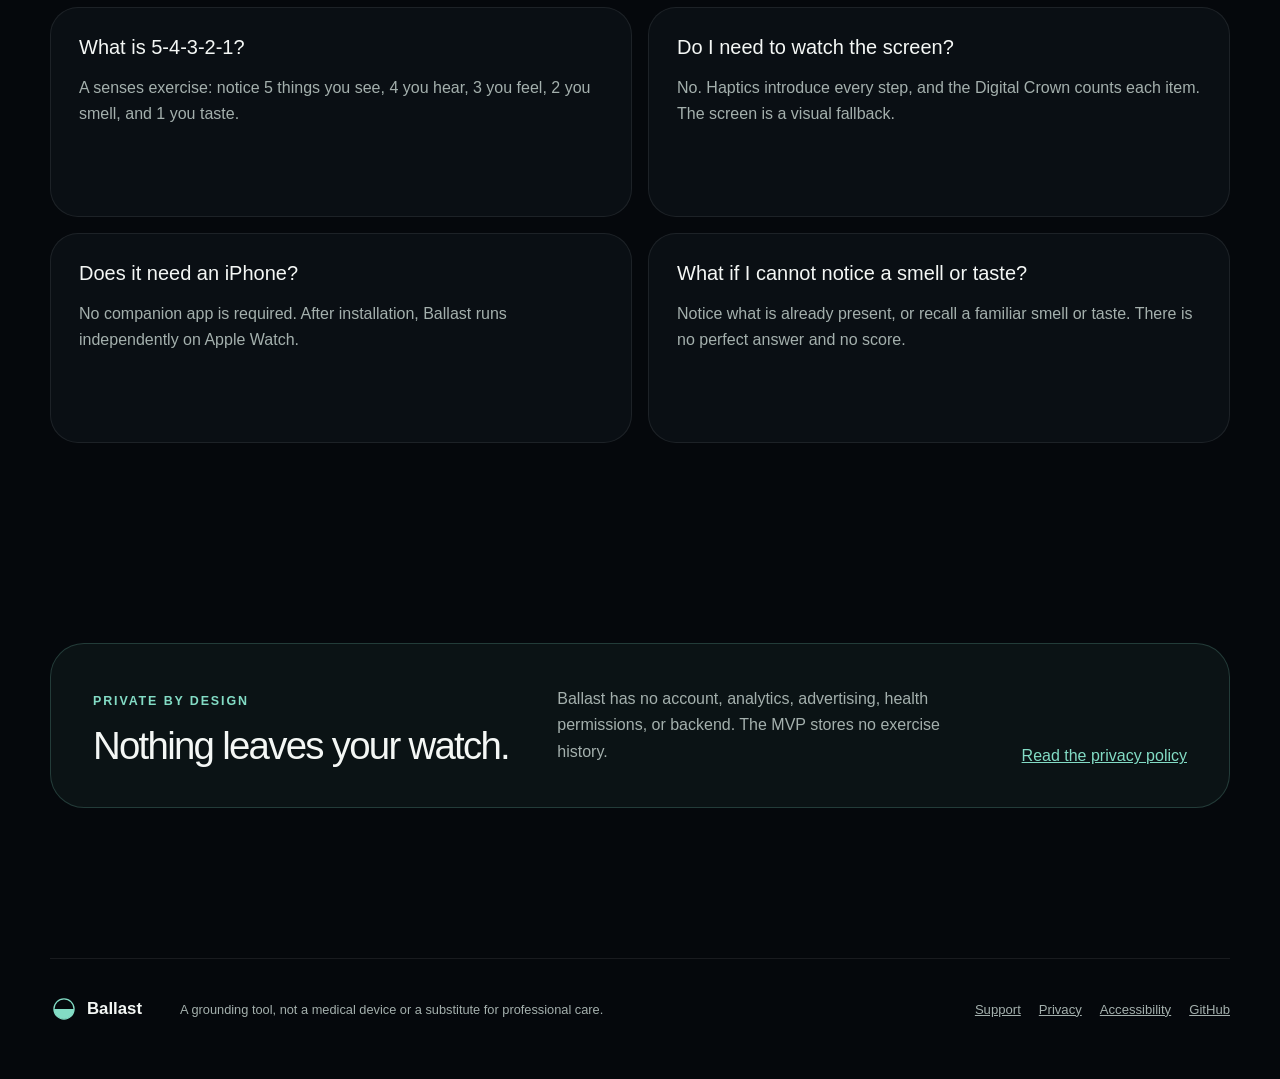
==== commit e8427f24: "Prepare Ballast growth release" ====
--- a/docs/index.html
+++ b/docs/index.html
@@ -5,8 +5,28 @@
   <meta name="viewport" content="width=device-width, initial-scale=1">
   <meta name="theme-color" content="#05080c">
   <meta name="description" content="Ballast is a private, haptic-first grounding exercise for Apple Watch.">
+  <meta property="og:type" content="website">
+  <meta property="og:title" content="Ballast — Come back to the present">
+  <meta property="og:description" content="A private, haptic-first 5-4-3-2-1 exercise for Apple Watch.">
+  <meta property="og:url" content="https://addodelgrossi.github.io/ballast/">
+  <meta property="og:image" content="https://addodelgrossi.github.io/ballast/assets/screenshots/en-US/02-see.png">
+  <meta name="twitter:card" content="summary">
   <title>Ballast — Grounding on your wrist</title>
+  <link rel="canonical" href="https://addodelgrossi.github.io/ballast/">
+  <link rel="icon" href="assets/ballast-mark.svg" type="image/svg+xml">
   <link rel="stylesheet" href="styles.css">
+  <script type="application/ld+json">
+    {
+      "@context": "https://schema.org",
+      "@type": "SoftwareApplication",
+      "name": "Ballast",
+      "applicationCategory": "HealthApplication",
+      "operatingSystem": "watchOS 11 or later",
+      "description": "A private, haptic-first 5-4-3-2-1 senses exercise for Apple Watch.",
+      "offers": { "@type": "Offer", "price": "0", "priceCurrency": "USD" },
+      "url": "https://addodelgrossi.github.io/ballast/"
+    }
+  </script>
 </head>
 <body>
   <header class="site-header">
@@ -40,12 +60,12 @@
         </div>
         <div class="hero-actions">
           <a class="primary-action" href="#example" data-en="See a real example" data-pt="Veja um exemplo real">See a real example</a>
-          <span class="availability" data-en="Coming to Apple Watch" data-pt="Em breve no Apple Watch">Coming to Apple Watch</span>
+          <span class="availability" data-en="Coming soon — free" data-pt="Em breve — grátis">Coming soon — free</span>
         </div>
         <ul class="feature-pills" aria-label="Product highlights">
           <li data-en="Works eyes closed" data-pt="Funciona de olhos fechados">Works eyes closed</li>
           <li data-en="100% offline" data-pt="100% offline">100% offline</li>
-          <li data-en="No account" data-pt="Sem conta">No account</li>
+          <li data-en="Free, no ads" data-pt="Grátis, sem anúncios">Free, no ads</li>
         </ul>
       </div>
 
@@ -144,6 +164,41 @@
           <source src="assets/ballast-demo.mp4" type="video/mp4">
           <span data-en="Your browser does not support embedded video." data-pt="Seu navegador não suporta vídeo incorporado.">Your browser does not support embedded video.</span>
         </video>
+      </div>
+    </section>
+
+    <section class="evidence-callout section-shell" aria-labelledby="evidence-title">
+      <p class="eyebrow" data-en="A familiar five-senses technique" data-pt="Uma técnica conhecida dos 5 sentidos">A familiar five-senses technique</p>
+      <h2 id="evidence-title" data-en="Simple enough to remember. Guided when remembering feels hard." data-pt="Simples de lembrar. Guiada quando lembrar parece difícil.">Simple enough to remember. Guided when remembering feels hard.</h2>
+      <p data-en="The 5-4-3-2-1 exercise is described by Harvard Health and NHS services as a way to bring attention back to the senses and the present moment. Ballast makes the sequence available on your wrist; it does not provide medical care." data-pt="A técnica 5-4-3-2-1 é descrita pela Harvard Health e por serviços do NHS como uma forma de direcionar a atenção aos sentidos e ao momento presente. Ballast coloca essa sequência no pulso; não oferece cuidado médico.">The 5-4-3-2-1 exercise is described by Harvard Health and NHS services as a way to bring attention back to the senses and the present moment. Ballast makes the sequence available on your wrist; it does not provide medical care.</p>
+      <div class="evidence-links">
+        <a href="https://www.health.harvard.edu/mindscape/for-young-people/what-creates-mental-wellness/try-grounding-exercises" rel="noopener">Harvard Health</a>
+        <a href="https://www.hampshirehospitals.nhs.uk/our-services/az-departments-and-specialties/maternity-hampshire-hospitals/baby-loss-bereavement-support/help-and-support/self-help" rel="noopener">NHS</a>
+      </div>
+    </section>
+
+    <section class="faq-section section-shell" id="faq" aria-labelledby="faq-title">
+      <div class="section-heading">
+        <p class="eyebrow" data-en="Questions before installing" data-pt="Dúvidas antes de instalar">Questions before installing</p>
+        <h2 id="faq-title" data-en="Ballast stays small on purpose." data-pt="Ballast é simples de propósito.">Ballast stays small on purpose.</h2>
+      </div>
+      <div class="faq-grid">
+        <article>
+          <h3 data-en="What is 5-4-3-2-1?" data-pt="O que é 5-4-3-2-1?">What is 5-4-3-2-1?</h3>
+          <p data-en="A senses exercise: notice 5 things you see, 4 you hear, 3 you feel, 2 you smell, and 1 you taste." data-pt="Uma técnica dos sentidos: perceba 5 coisas que vê, 4 que ouve, 3 que sente, 2 cheiros e 1 sabor.">A senses exercise: notice 5 things you see, 4 you hear, 3 you feel, 2 you smell, and 1 you taste.</p>
+        </article>
+        <article>
+          <h3 data-en="Do I need to watch the screen?" data-pt="Preciso olhar para a tela?">Do I need to watch the screen?</h3>
+          <p data-en="No. Haptics introduce every step, and the Digital Crown counts each item. The screen is a visual fallback." data-pt="Não. Vibrações apresentam cada etapa e a Coroa Digital conta os itens. A tela funciona como apoio visual.">No. Haptics introduce every step, and the Digital Crown counts each item. The screen is a visual fallback.</p>
+        </article>
+        <article>
+          <h3 data-en="Does it need an iPhone?" data-pt="Precisa do iPhone?">Does it need an iPhone?</h3>
+          <p data-en="No companion app is required. After installation, Ballast runs independently on Apple Watch." data-pt="Não precisa de app complementar. Depois de instalado, Ballast funciona de forma independente no Apple Watch.">No companion app is required. After installation, Ballast runs independently on Apple Watch.</p>
+        </article>
+        <article>
+          <h3 data-en="What if I cannot notice a smell or taste?" data-pt="E se eu não perceber um cheiro ou sabor?">What if I cannot notice a smell or taste?</h3>
+          <p data-en="Notice what is already present, or recall a familiar smell or taste. There is no perfect answer and no score." data-pt="Perceba o que já está presente ou lembre de um cheiro ou sabor familiar. Não existe resposta perfeita nem pontuação.">Notice what is already present, or recall a familiar smell or taste. There is no perfect answer and no score.</p>
+        </article>
       </div>
     </section>
 
@@ -169,6 +224,7 @@
     <div class="footer-links">
       <a href="support/" data-en="Support" data-pt="Suporte">Support</a>
       <a href="privacy/" data-en="Privacy" data-pt="Privacidade">Privacy</a>
+      <a href="accessibility/" data-en="Accessibility" data-pt="Acessibilidade">Accessibility</a>
       <a href="https://github.com/addodelgrossi/ballast">GitHub</a>
     </div>
   </footer>
--- a/docs/styles.css
+++ b/docs/styles.css
@@ -237,7 +237,7 @@
   box-shadow: inset 1px 0 rgba(255,255,255,0.12);
 }
 
-.example-section, .sensory-section, .how-section, .demo-section { padding-block: 110px; }
+.example-section, .sensory-section, .how-section, .demo-section, .faq-section { padding-block: 110px; }
 
 .example-section {
   position: relative;
@@ -407,6 +407,43 @@
   border-radius: 28px;
   background: #000;
 }
+
+.evidence-callout {
+  margin-block: 70px;
+  padding: 46px;
+  border: 1px solid var(--line);
+  border-radius: 34px;
+  background: linear-gradient(145deg, rgba(131,220,197,0.08), rgba(255,255,255,0.018));
+}
+
+.evidence-callout h2 { max-width: 900px; }
+.evidence-callout > p:not(.eyebrow) { max-width: 820px; color: var(--muted); font-size: 1.05rem; line-height: 1.7; }
+.evidence-links { display: flex; flex-wrap: wrap; gap: 12px; margin-top: 28px; }
+.evidence-links a {
+  padding: 9px 13px;
+  border: 1px solid rgba(131,220,197,0.24);
+  border-radius: 999px;
+  color: var(--accent);
+  font-size: 0.82rem;
+  text-decoration: none;
+}
+
+.faq-grid {
+  display: grid;
+  grid-template-columns: repeat(2, minmax(0, 1fr));
+  gap: 16px;
+}
+
+.faq-grid article {
+  min-height: 210px;
+  padding: 28px;
+  border: 1px solid rgba(255,255,255,0.08);
+  border-radius: 28px;
+  background: rgba(16,23,29,0.52);
+}
+
+.faq-grid h3 { margin-bottom: 16px; font-size: 1.25rem; font-weight: 540; }
+.faq-grid p { margin-bottom: 0; color: var(--muted); line-height: 1.65; }
 
 .privacy-callout {
   display: grid;
@@ -464,6 +501,7 @@
   .steps-grid article { min-height: auto; }
   .steps-grid h3 { margin-top: 42px; }
   .demo-section { grid-template-columns: 1fr; }
+  .faq-grid { grid-template-columns: 1fr; }
   .privacy-callout { grid-template-columns: 1fr; align-items: start; }
   .site-footer { grid-template-columns: 1fr; }
 }
@@ -482,7 +520,8 @@
   .watch-case img { border-radius: 58px; }
   .orbit-one { width: 330px; height: 330px; }
   .orbit-two { display: none; }
-  .example-section, .sensory-section, .how-section, .demo-section { padding-block: 80px; }
+  .example-section, .sensory-section, .how-section, .demo-section, .faq-section { padding-block: 80px; }
+  .evidence-callout { margin-block: 50px; padding: 28px; }
   .example-flow { grid-template-columns: 1fr; }
   .example-flow li, .example-flow li:last-child { min-height: 190px; grid-column: auto; }
   .crown-explanation { align-items: flex-start; padding: 22px; }
